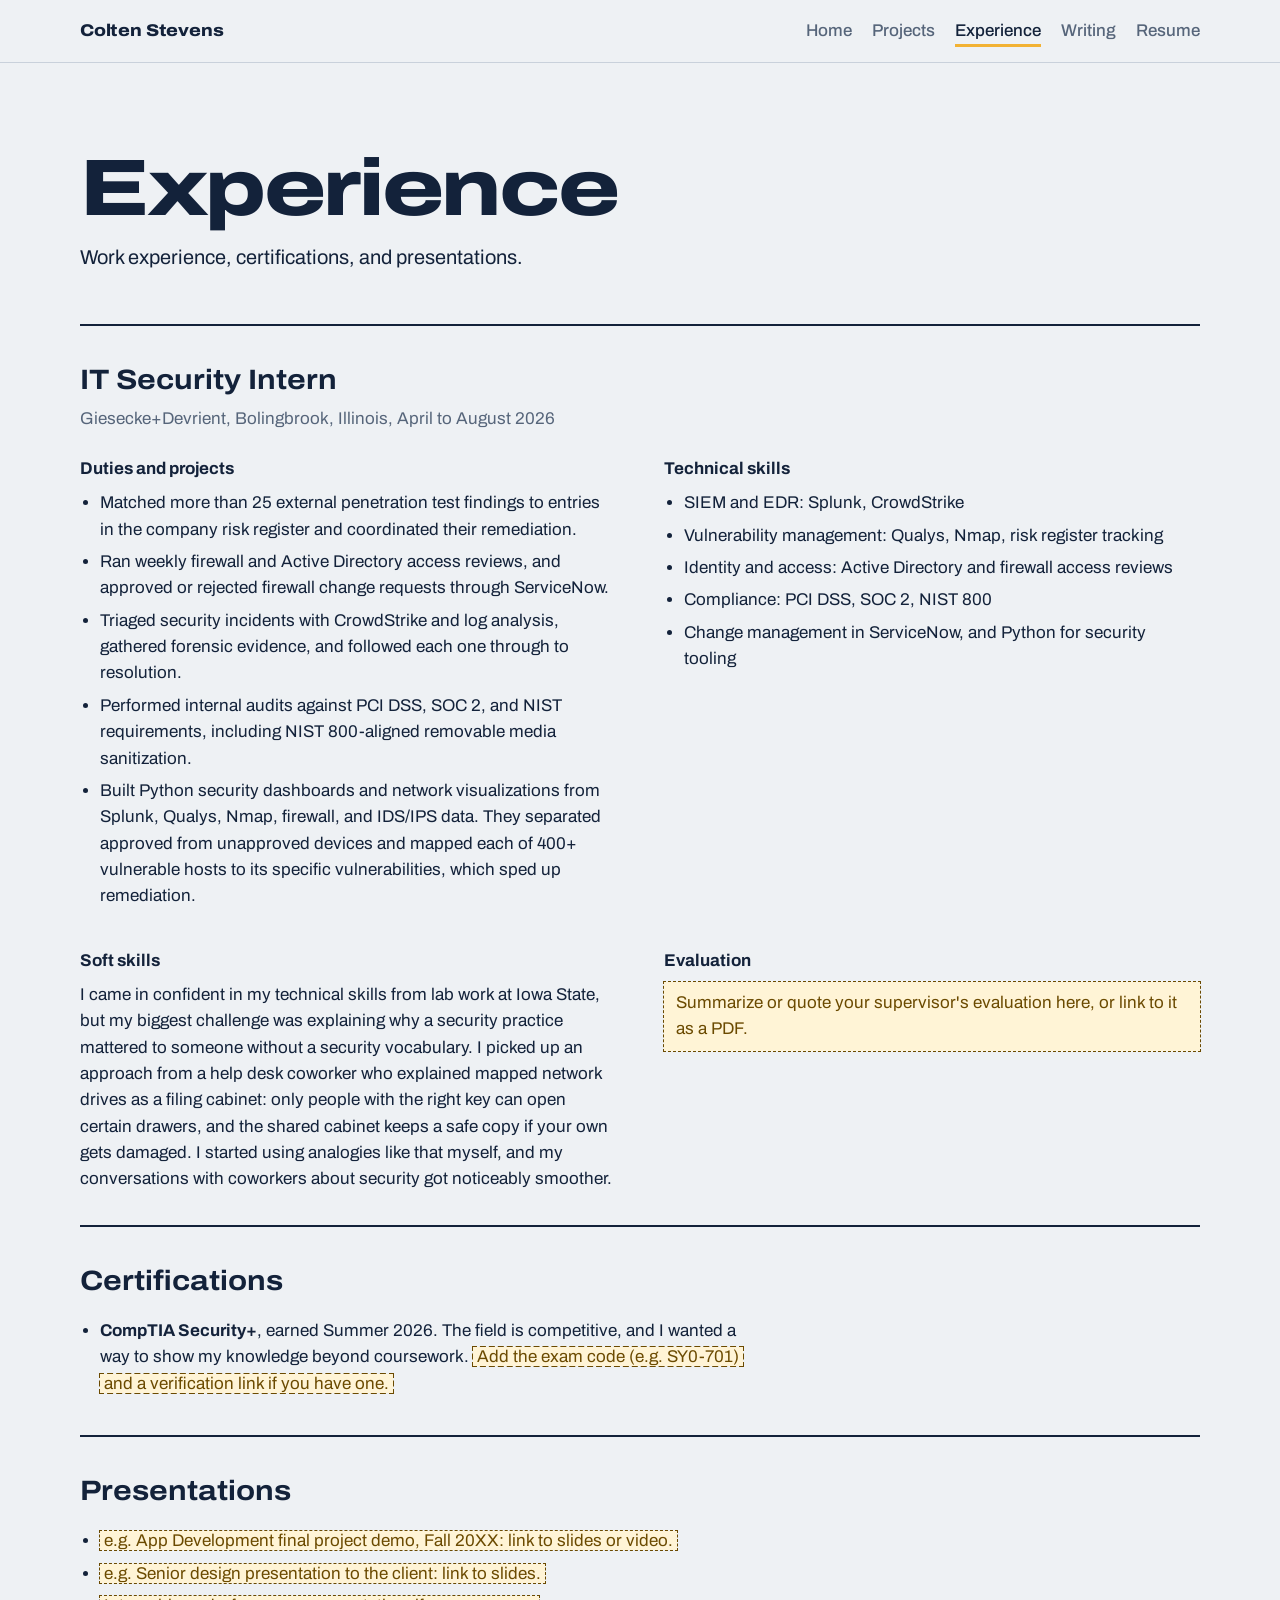
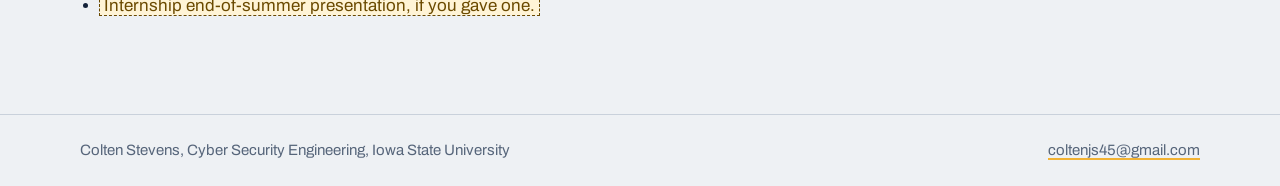
==== experience.html @ 735d1534 "add portfolio site" ====
<!doctype html>
<html lang="en">
<head>
  <meta charset="utf-8">
  <meta name="viewport" content="width=device-width, initial-scale=1">
  <title>Experience | Colten Stevens</title>
  <meta name="description" content="Work experience and certifications of Colten Stevens.">
  <link rel="preconnect" href="https://fonts.googleapis.com">
  <link rel="preconnect" href="https://fonts.gstatic.com" crossorigin>
  <link href="https://fonts.googleapis.com/css2?family=Archivo:wdth,wght@62..125,400..800&family=Source+Serif+4:ital,opsz,wght@0,8..60,400;0,8..60,600;1,8..60,400&display=swap" rel="stylesheet">
  <link rel="stylesheet" href="style.css">
</head>
<body>
  <a class="skip" href="#main">Skip to content</a>
  <header class="site-header">
    <nav class="wrap nav" aria-label="Main">
      <a class="mark" href="index.html">Colten Stevens</a>
      <ul>
        <li><a href="index.html">Home</a></li>
        <li><a href="projects.html">Projects</a></li>
        <li><a href="experience.html" aria-current="page">Experience</a></li>
        <li><a href="writing.html">Writing</a></li>
        <li><a href="resume.pdf">Resume</a></li>
      </ul>
    </nav>
  </header>
  <main id="main">
    <section class="wrap page-head">
      <h1>Experience</h1>
      <p class="lede">Work experience, certifications, and presentations.</p>
    </section>

    <section class="wrap">
      <article class="job">
        <header>
          <h2>IT Security Intern</h2>
          <p class="meta">Giesecke+Devrient, Bolingbrook, Illinois, April to August 2026</p>
        </header>

        <div class="job-grid">
          <section>
            <h3>Duties and projects</h3>
            <ul>
              <li>Matched more than 25 external penetration test findings to entries in the company risk register and coordinated their remediation.</li>
              <li>Ran weekly firewall and Active Directory access reviews, and approved or rejected firewall change requests through ServiceNow.</li>
              <li>Triaged security incidents with CrowdStrike and log analysis, gathered forensic evidence, and followed each one through to resolution.</li>
              <li>Performed internal audits against PCI DSS, SOC 2, and NIST requirements, including NIST 800-aligned removable media sanitization.</li>
              <li>Built Python security dashboards and network visualizations from Splunk, Qualys, Nmap, firewall, and IDS/IPS data. They separated approved from unapproved devices and mapped each of 400+ vulnerable hosts to its specific vulnerabilities, which sped up remediation.</li>
            </ul>
          </section>

          <section>
            <h3>Technical skills</h3>
            <ul>
              <li>SIEM and EDR: Splunk, CrowdStrike</li>
              <li>Vulnerability management: Qualys, Nmap, risk register tracking</li>
              <li>Identity and access: Active Directory and firewall access reviews</li>
              <li>Compliance: PCI DSS, SOC 2, NIST 800</li>
              <li>Change management in ServiceNow, and Python for security tooling</li>
            </ul>
          </section>

          <section>
            <h3>Soft skills</h3>
            <p>I came in confident in my technical skills from lab work at Iowa State, but my biggest challenge was explaining why a security practice mattered to someone without a security vocabulary. I picked up an approach from a help desk coworker who explained mapped network drives as a filing cabinet: only people with the right key can open certain drawers, and the shared cabinet keeps a safe copy if your own gets damaged. I started using analogies like that myself, and my conversations with coworkers about security got noticeably smoother.</p>
          </section>

          <section>
            <h3>Evaluation</h3>
            <p class="todo">Summarize or quote your supervisor's evaluation here, or link to it as a PDF.</p>
          </section>
        </div>
      </article>

      <article class="job">
        <header>
          <h2>Certifications</h2>
        </header>
        <ul class="plain">
          <li><strong>CompTIA Security+</strong>, earned Summer 2026. The field is competitive, and I wanted a way to show my knowledge beyond coursework. <span class="todo">Add the exam code (e.g. SY0-701) and a verification link if you have one.</span></li>
        </ul>
      </article>

      <article class="job">
        <header>
          <h2>Presentations</h2>
        </header>
        <ul class="plain">
          <li><span class="todo">e.g. App Development final project demo, Fall 20XX: link to slides or video.</span></li>
          <li><span class="todo">e.g. Senior design presentation to the client: link to slides.</span></li>
          <li><span class="todo">Internship end-of-summer presentation, if you gave one.</span></li>
        </ul>
      </article>
    </section>

  </main>
  <footer class="site-footer">
    <div class="wrap footer-inner">
      <p>Colten Stevens, Cyber Security Engineering, Iowa State University</p>
      <p><a href="mailto:coltenjs45@gmail.com">coltenjs45@gmail.com</a></p>
    </div>
  </footer>
</body>
</html>
---- style.css ----
/* Colten Stevens portfolio */

:root {
  --paper: #eef1f4;
  --surface: #ffffff;
  --ink: #13223a;
  --steel: #56657a;
  --rule: #c9d1db;
  --signal: #f2b233;
  --todo-bg: #fff4d6;
  --todo-ink: #6b4a00;

  --sans: "Archivo", system-ui, sans-serif;
  --serif: "Source Serif 4", Georgia, serif;
  --measure: 68ch;
}

@media (prefers-color-scheme: dark) {
  :root {
    --paper: #0f1a2b;
    --surface: #16243a;
    --ink: #e6ebf2;
    --steel: #9aa8bb;
    --rule: #2c3d57;
    --todo-bg: #3a2e10;
    --todo-ink: #ffd88a;
  }
}

*, *::before, *::after { box-sizing: border-box; }

html { -webkit-text-size-adjust: 100%; }

body {
  margin: 0;
  background: var(--paper);
  color: var(--ink);
  font-family: var(--sans);
  font-size: 1.0625rem;
  line-height: 1.55;
}

a { color: inherit; text-decoration-color: var(--signal); text-decoration-thickness: 2px; text-underline-offset: 3px; }
a:hover { text-decoration-thickness: 4px; }
:focus-visible { outline: 3px solid var(--signal); outline-offset: 3px; }

.wrap { width: min(1120px, 100% - 32px); margin-inline: auto; }

.skip { position: absolute; left: -9999px; }
.skip:focus { left: 16px; top: 16px; background: var(--surface); padding: 8px 12px; z-index: 10; }

/* ---------- header / nav ---------- */
.site-header { border-bottom: 1px solid var(--rule); }
.nav { display: flex; align-items: center; justify-content: space-between; gap: 16px; padding-block: 18px; flex-wrap: wrap; }
.mark { font-weight: 800; font-stretch: 112%; text-decoration: none; letter-spacing: -0.01em; }
.nav ul { display: flex; gap: 4px 20px; list-style: none; margin: 0; padding: 0; flex-wrap: wrap; }
.nav ul a { text-decoration: none; color: var(--steel); font-weight: 500; padding-block: 4px; border-bottom: 3px solid transparent; }
.nav ul a:hover { color: var(--ink); }
.nav ul a[aria-current="page"] { color: var(--ink); border-bottom-color: var(--signal); }

/* ---------- home hero ---------- */
.hero {
  display: grid;
  grid-template-columns: 1.3fr 1fr;
  gap: 48px;
  align-items: end;
  padding-block: clamp(48px, 9vw, 112px) clamp(40px, 6vw, 72px);
}
.name {
  margin: 0;
  font-weight: 800;
  font-stretch: 125%;
  font-size: clamp(3.5rem, 11vw, 9.5rem);
  line-height: 0.88;
  letter-spacing: -0.035em;
}
.name::after {
  content: "";
  display: block;
  width: 1.6em;
  height: 0.12em;
  margin-top: 0.22em;
  background: var(--signal);
  transform-origin: left;
  animation: bar 700ms 150ms cubic-bezier(.2,.7,.2,1) both;
}
@keyframes bar { from { transform: scaleX(0); } to { transform: scaleX(1); } }

.lede { font-size: 1.25rem; line-height: 1.45; max-width: 46ch; margin: 0 0 28px; }

.contact { margin: 0; display: grid; gap: 10px; }
.contact div { display: grid; grid-template-columns: 6.5em 1fr; gap: 12px; border-top: 1px solid var(--rule); padding-top: 10px; }
.contact dt { color: var(--steel); }
.contact dd { margin: 0; overflow-wrap: anywhere; }

/* ---------- objective band ---------- */
.band { background: var(--ink); color: var(--paper); padding-block: clamp(48px, 7vw, 88px); }
.band a { color: inherit; }
.split { display: grid; grid-template-columns: 1fr 2fr; gap: 48px; }
.split h2 { margin: 0; font-size: 1.75rem; font-stretch: 112%; font-weight: 700; line-height: 1.1; }
.prose { font-family: var(--serif); font-size: 1.1875rem; line-height: 1.65; max-width: var(--measure); }
.prose p { margin: 0 0 1em; }
.prose p:last-child { margin-bottom: 0; }

/* ---------- index grid ---------- */
.index-grid {
  display: grid;
  grid-template-columns: repeat(4, 1fr);
  border-left: 1px solid var(--rule);
  margin-block: clamp(48px, 7vw, 88px);
}
.index-link { display: block; padding: 4px 24px 8px; border-right: 1px solid var(--rule); text-decoration: none; }
.index-link h2 { margin: 0 0 8px; font-size: 1.375rem; font-stretch: 112%; display: inline-block; border-bottom: 3px solid transparent; }
.index-link:hover h2 { border-bottom-color: var(--signal); }
.index-link p { margin: 0; color: var(--steel); }

/* ---------- inner pages ---------- */
.page-head { padding-block: clamp(40px, 7vw, 88px) 24px; }
.page-head h1 { margin: 0 0 16px; font-size: clamp(2.75rem, 7vw, 5rem); font-weight: 800; font-stretch: 125%; letter-spacing: -0.03em; line-height: 0.95; }

.meta { color: var(--steel); margin: 4px 0 0; }

/* projects */
.projects { display: grid; gap: 24px; padding-bottom: 88px; }
.project { background: var(--surface); border-left: 6px solid var(--signal); padding: clamp(24px, 4vw, 40px); }
.project h2 { margin: 0; font-size: 1.625rem; font-stretch: 112%; line-height: 1.15; }
.facts { margin: 24px 0 0; }
.facts .row { display: grid; grid-template-columns: 10em 1fr; gap: 16px; padding-block: 14px; border-top: 1px solid var(--rule); }
.facts dt { font-weight: 600; }
.facts dd { margin: 0; max-width: var(--measure); }
.docs { margin: 16px 0 0; padding: 14px 0 0; border-top: 1px solid var(--rule); list-style: none; display: flex; flex-wrap: wrap; gap: 8px 24px; }

/* experience */
.job { padding-block: 32px; border-top: 2px solid var(--ink); }
.job:last-child { padding-bottom: 88px; }
.job h2 { margin: 0; font-size: 1.75rem; font-stretch: 112%; }
.job h3 { margin: 0 0 8px; font-size: 1.0625rem; }
.job-grid { display: grid; grid-template-columns: 1fr 1fr; gap: 32px 48px; margin-top: 24px; }
.job-grid ul, .plain { margin: 0; padding-left: 1.2em; }
.job-grid li, .plain li { margin-bottom: 6px; }
.job-grid p { margin: 0; max-width: var(--measure); }
.plain { margin-top: 16px; max-width: var(--measure); }

/* writing */
.toc { list-style: none; padding: 0; margin: 24px 0 0; display: flex; flex-direction: column; gap: 6px; }
.essays { padding-bottom: 88px; }
.essay { padding-block: 48px; border-top: 2px solid var(--ink); }
.essay header { max-width: var(--measure); margin-bottom: 28px; }
.essay h2 { margin: 0; font-size: clamp(1.625rem, 3.5vw, 2.25rem); font-stretch: 112%; line-height: 1.12; letter-spacing: -0.01em; }
.essay-body { font-family: var(--serif); font-size: 1.1875rem; line-height: 1.7; max-width: var(--measure); }
.essay-body p { margin: 0 0 1.1em; }

/* placeholders: delete each one once filled in */
.todo {
  background: var(--todo-bg);
  color: var(--todo-ink);
  outline: 1px dashed currentColor;
  padding: 0 4px;
  font-family: var(--sans);
}
p.todo { padding: 8px 12px; margin: 0; }

/* footer */
.site-footer { border-top: 1px solid var(--rule); color: var(--steel); font-size: 0.9375rem; }
.footer-inner { display: flex; justify-content: space-between; gap: 8px 24px; flex-wrap: wrap; padding-block: 24px; }
.footer-inner p { margin: 0; }

/* ---------- responsive ---------- */
@media (max-width: 860px) {
  .hero, .split, .job-grid { grid-template-columns: 1fr; gap: 32px; }
  .index-grid { grid-template-columns: 1fr 1fr; row-gap: 32px; }
}
@media (max-width: 560px) {
  .index-grid { grid-template-columns: 1fr; border-left: 0; }
  .index-link { border-right: 0; border-top: 1px solid var(--rule); padding: 16px 0; }
  .facts .row, .contact div { grid-template-columns: 1fr; gap: 2px; }
}
@media (prefers-reduced-motion: reduce) {
  .name::after { animation: none; }
}
span.todo { -webkit-box-decoration-break: clone; box-decoration-break: clone; }
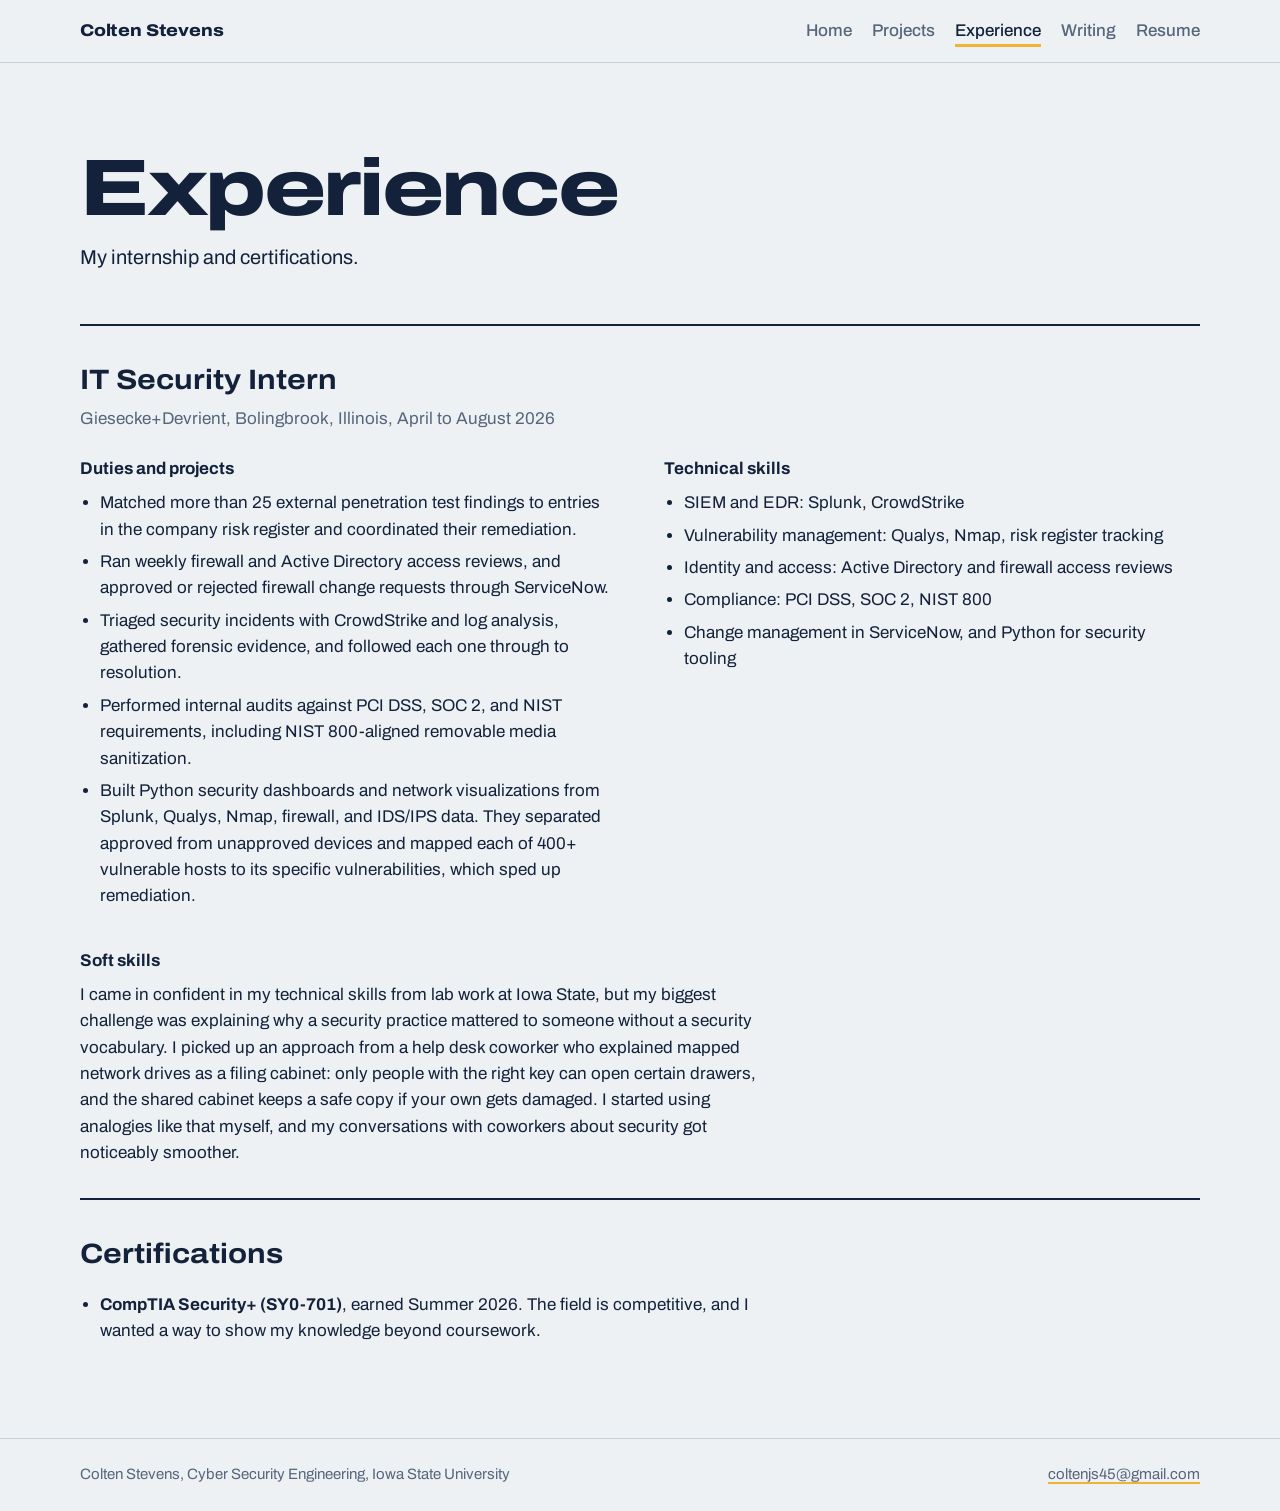
==== commit 3a85b5dd: "Add files via upload" ====
--- a/experience.html
+++ b/experience.html
@@ -27,7 +27,7 @@
   <main id="main">
     <section class="wrap page-head">
       <h1>Experience</h1>
-      <p class="lede">Work experience, certifications, and presentations.</p>
+      <p class="lede">My internship and certifications.</p>
     </section>
 
     <section class="wrap">
@@ -64,11 +64,6 @@
             <h3>Soft skills</h3>
             <p>I came in confident in my technical skills from lab work at Iowa State, but my biggest challenge was explaining why a security practice mattered to someone without a security vocabulary. I picked up an approach from a help desk coworker who explained mapped network drives as a filing cabinet: only people with the right key can open certain drawers, and the shared cabinet keeps a safe copy if your own gets damaged. I started using analogies like that myself, and my conversations with coworkers about security got noticeably smoother.</p>
           </section>
-
-          <section>
-            <h3>Evaluation</h3>
-            <p class="todo">Summarize or quote your supervisor's evaluation here, or link to it as a PDF.</p>
-          </section>
         </div>
       </article>
 
@@ -77,20 +72,10 @@
           <h2>Certifications</h2>
         </header>
         <ul class="plain">
-          <li><strong>CompTIA Security+</strong>, earned Summer 2026. The field is competitive, and I wanted a way to show my knowledge beyond coursework. <span class="todo">Add the exam code (e.g. SY0-701) and a verification link if you have one.</span></li>
+          <li><strong>CompTIA Security+ (SY0-701)</strong>, earned Summer 2026. The field is competitive, and I wanted a way to show my knowledge beyond coursework.</li>
         </ul>
       </article>
 
-      <article class="job">
-        <header>
-          <h2>Presentations</h2>
-        </header>
-        <ul class="plain">
-          <li><span class="todo">e.g. App Development final project demo, Fall 20XX: link to slides or video.</span></li>
-          <li><span class="todo">e.g. Senior design presentation to the client: link to slides.</span></li>
-          <li><span class="todo">Internship end-of-summer presentation, if you gave one.</span></li>
-        </ul>
-      </article>
     </section>
 
   </main>
--- a/style.css
+++ b/style.css
@@ -179,3 +179,20 @@
   .name::after { animation: none; }
 }
 span.todo { -webkit-box-decoration-break: clone; box-decoration-break: clone; }
+
+/* odd section out in the internship grid spans the full row */
+.job-grid > section:last-child:nth-child(odd) { grid-column: 1 / -1; }
+
+/* essays read inside a scrolling window */
+.essay-body {
+  max-height: min(70vh, 40rem);
+  overflow-y: auto;
+  overscroll-behavior: contain;
+  background: var(--surface);
+  border: 1px solid var(--rule);
+  border-left: 6px solid var(--signal);
+  padding: clamp(20px, 3vw, 36px);
+  max-width: calc(var(--measure) + 80px);
+}
+.essay-body p:last-child { margin-bottom: 0; }
+.essay { padding-block: 40px; }
